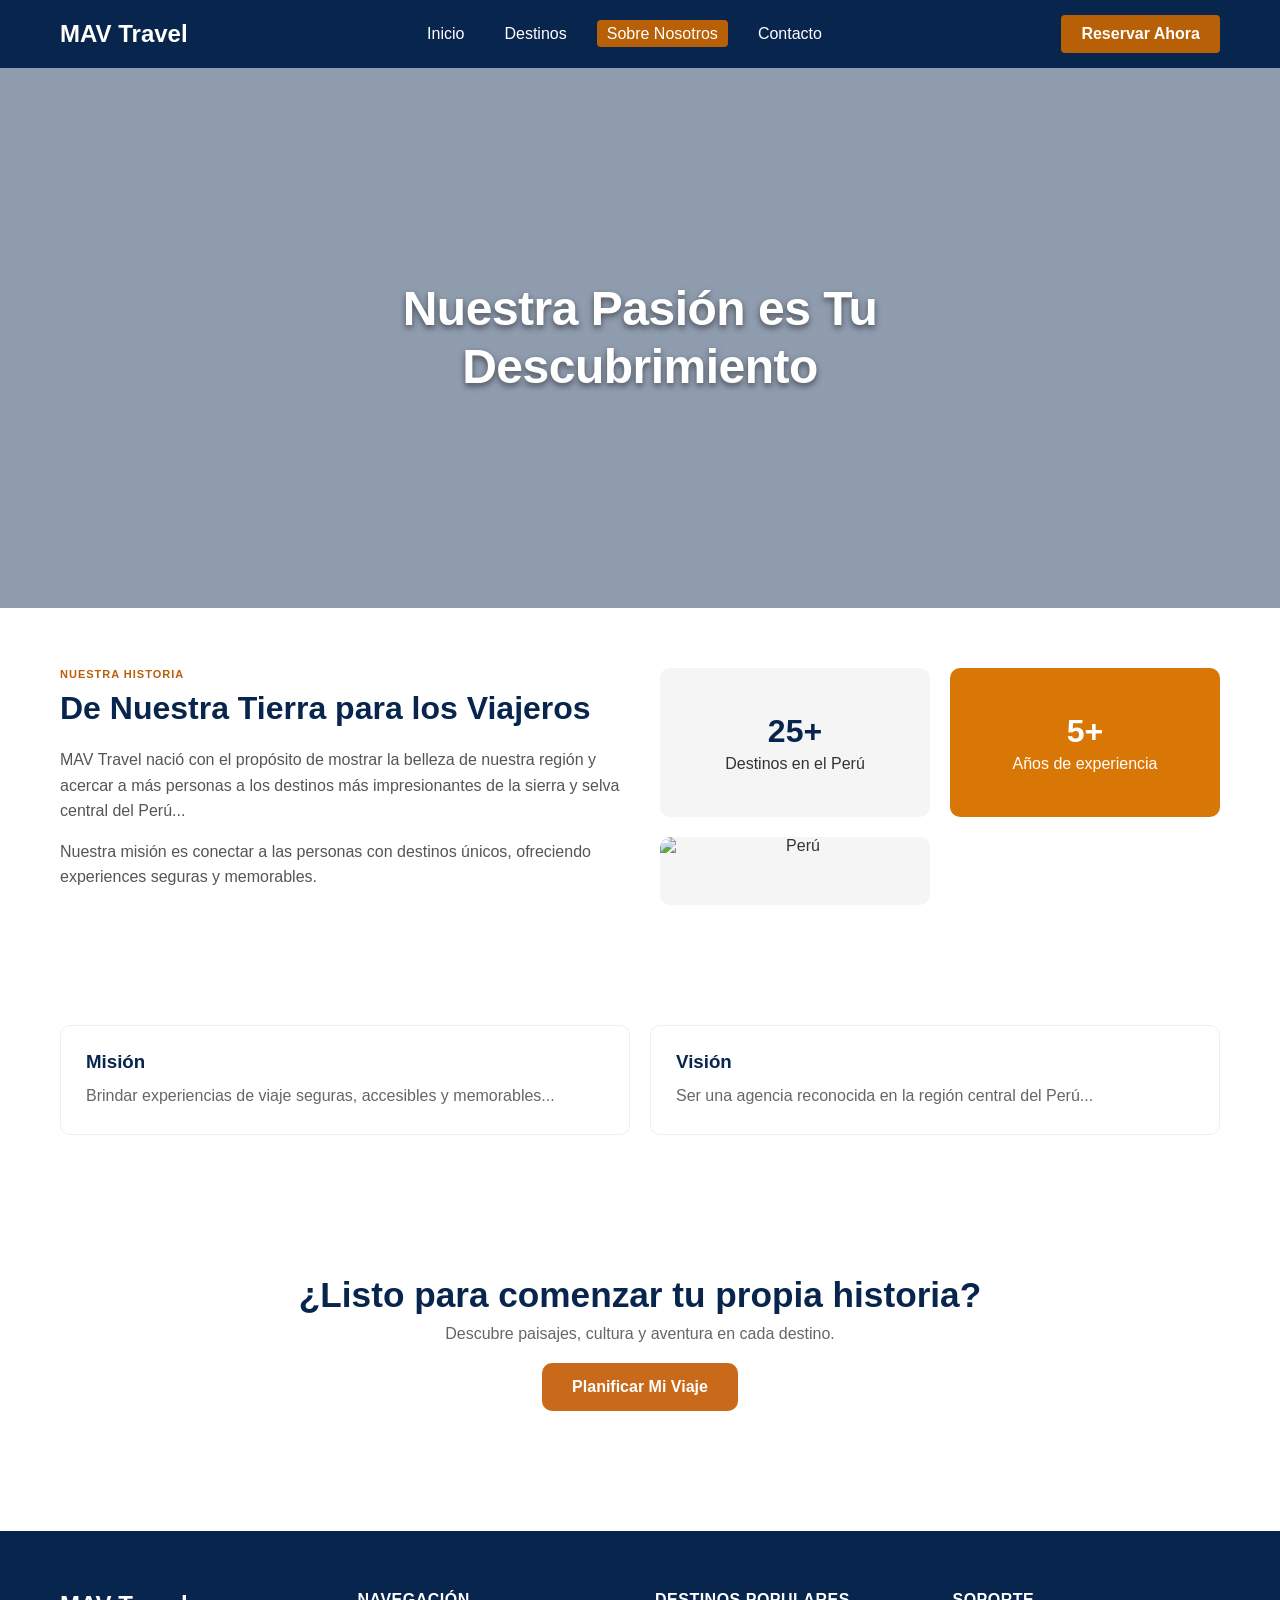
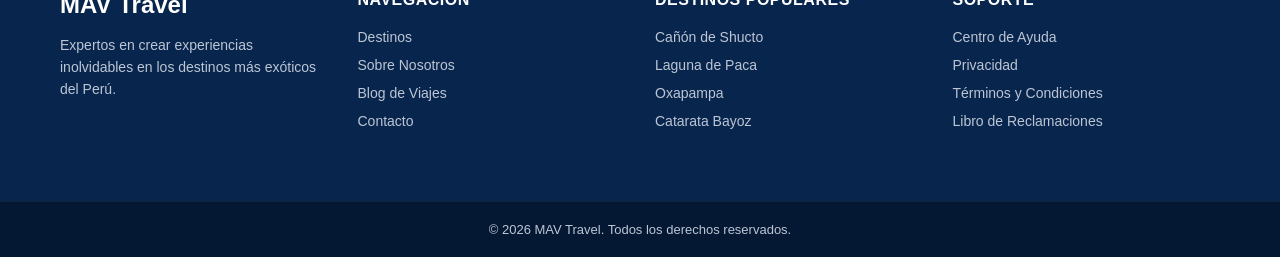
==== sobrenosotros.html @ b7b750d3 "Subí archivos necesarios" ====
<!DOCTYPE html>
<html lang="es">
<head>
    <meta charset="UTF-8">
    <meta name="viewport" content="width=device-width, initial-scale=1.0">
    <meta name="description" content="MAV Travel - Nuestra Pasión es Tu Descubrimiento. Conoce más sobre nuestra historia, misión y visión.">
    <title>Sobre Nosotros | MAV Travel</title>
    <link rel="stylesheet" href="sobrenosotros.css">
</head>
<body>

    <header>
        <nav class="barra-navegacion">
            <div class="logo">MAV Travel</div>
            <ul class="menu">
                <li><a href="index.html">Inicio</a></li>
                <li><a href="destinos.html">Destinos</a></li>
                <li><a href="sobrenosotros.html" class="activo">Sobre Nosotros</a></li>
                <li><a href="contacto.html">Contacto</a></li>
            </ul>
            <button class="btn-reservar" id="btn-reservar-nav" type="button">
                Reservar Ahora
            </button>
        </nav>
    </header>

    <section class="portada portada-sobre-nosotros">
        <h1>Nuestra Pasión es Tu Descubrimiento</h1>
    </section>

    <section class="historia contenedor-historia">
        <div class="historia-texto">
            <span class="subtitulo-historia">NUESTRA HISTORIA</span>
            <h2>De Nuestra Tierra para los Viajeros</h2>
            <p>
                MAV Travel nació con el propósito de mostrar la belleza de nuestra región y acercar a más personas a los destinos más impresionantes de la sierra y selva central del Perú...
            </p>
            <p>
                Nuestra misión es conectar a las personas con destinos únicos, ofreciendo experiences seguras y memorables.
            </p>
        </div>

        <div class="historia-cards">
            <div class="card">
                <h3>25+</h3>
                <p>Destinos en el Perú</p>
            </div>

            <div class="card orange">
                <h3>5+</h3>
                <p>Años de experiencia</p>
            </div>

            <div class="card img-card">
                <img src="/assets/Bandera.jpg" alt="Perú">
            </div>
        </div>
    </section>

    <section class="mision-vision contenedor-mv">
        <div class="box">
            <h3>Misión</h3>
            <p>Brindar experiencias de viaje seguras, accesibles y memorables...</p>
        </div>

        <div class="box">
            <h3>Visión</h3>
            <p>Ser una agencia reconocida en la región central del Perú...</p>
        </div>
    </section>

    <section class="seccion-llamado">
        <div class="contenido-llamado">
            <h2>¿Listo para comenzar tu propia historia?</h2>
            <p>Descubre paisajes, cultura y aventura en cada destino.</p>
            <button type="button" id="btn-planificar-cta">Planificar Mi Viaje</button>
        </div>
    </section>

    <footer class="pie-pagina">
        <div class="pie-contenedor">
            <div class="pie-columna">
                <h2>MAV Travel</h2>
                <p>Expertos en crear experiencias inolvidables en los destinos más exóticos del Perú.</p>
            </div>

            <div class="pie-columna">
                <h3>NAVEGACIÓN</h3>
                <a href="destinos.html">Destinos</a>
                <a href="sobrenosotros.html">Sobre Nosotros</a>
                <a href="#">Blog de Viajes</a>
                <a href="contacto.html">Contacto</a>
            </div>

            <div class="pie-columna">
                <h3>DESTINOS POPULARES</h3>
                <a href="#">Cañón de Shucto</a>
                <a href="#">Laguna de Paca</a>
                <a href="#">Oxapampa</a>
                <a href="#">Catarata Bayoz</a>
            </div>

            <div class="pie-columna">
                <h3>SOPORTE</h3>
                <a href="#">Centro de Ayuda</a>
                <a href="#">Privacidad</a>
                <a href="#">Términos y Condiciones</a>
                <a href="#">Libro de Reclamaciones</a>
            </div>
        </div>

        <div class="pie-abajo">
            © 2026 MAV Travel. Todos los derechos reservados.
        </div>
    </footer>

    <script src="script.js"></script>
</body>
</html>
---- sobrenosotros.css ----
/* ESTILOS GENERALES Y CONFIGURACIÓN BASE*/
* {
    margin: 0;
    padding: 0;
    box-sizing: border-box;
    font-family: Arial, sans-serif;
}

body {
    background: #ffffff;
    color: #333;
}

/* ============================================================
   1. BARRA DE NAVEGACIÓN
============================================================ */
header {
    background-color: rgb(8, 37, 77);
    position: sticky;
    top: 0;
    z-index: 1000;
}

.barra-navegacion {
    max-width: 1200px;
    margin: 0 auto;
    padding: 15px 20px;
    display: flex;
    justify-content: space-between;
    align-items: center;
}

.barra-navegacion .logo {
    color: white;
    font-size: 24px;
    font-weight: bold;
}

.barra-navegacion .menu {
    display: flex;
    list-style: none;
    gap: 20px;
}

.barra-navegacion .menu a {
    color: white;
    text-decoration: none;
    font-size: 16px;
    padding: 5px 10px;
}

.barra-navegacion .menu a:hover,
.barra-navegacion .menu a.activo {
    background-color: rgb(183, 96, 8);
    border-radius: 4px;
}

.btn-reservar {
    background-color: rgb(183, 96, 8);
    color: white;
    border: none;
    padding: 10px 20px;
    font-size: 16px;
    font-weight: bold;
    cursor: pointer;
    border-radius: 4px;
    transition: background-color 0.2s;
}

.btn-reservar:hover {
    background-color: rgb(145, 75, 5);
}

/* 2. PORTADA*/
.portada.portada-sobre-nosotros {
    height: 60vh;
    background: linear-gradient(rgba(8, 37, 77, 0.45), rgba(8, 37, 77, 0.45)),
                url('assets/Ayacucho.jpg') no-repeat center center;
    background-size: cover;
    display: flex;
    justify-content: center;
    align-items: center;
    color: white;
    text-align: center;
    width: 100%;
    padding: 0 20px;
}

.portada h1 {
    font-size: 3rem;
    font-weight: 700;
    letter-spacing: -0.5px;
    text-shadow: 0 3px 6px rgba(0, 0, 0, 0.5);
    max-width: 800px;
    line-height: 1.2;
}

/* 3. SECCIÓN HISTORIA*/
.historia {
    max-width: 1200px;
    margin: 0 auto;
    display: flex;
    justify-content: space-between;
    padding: 60px 20px;
    gap: 40px;
}

.contenedor-historia {
    display: flex;
    justify-content: space-between;
    gap: 40px;
    width: 100%;
}

.historia-texto {
    flex: 1;
}

.historia-texto .subtitulo-historia {
    display: block;
    font-size: 11px;
    font-weight: bold;
    color: rgb(183, 96, 8);
    margin-bottom: 10px;
    letter-spacing: 1px;
}

.historia-texto h2 {
    margin-bottom: 20px;
    font-size: 2rem;
    color: rgb(8, 37, 77);
}

.historia-texto p {
    margin-bottom: 15px;
    line-height: 1.6;
    color: #555;
}

.historia-cards {
    flex: 1;
    display: grid;
    grid-template-columns: 1fr 1fr;
    gap: 20px;
}

.card {
    background: #f5f5f5;
    padding: 20px;
    border-radius: 10px;
    text-align: center;
    display: flex;
    flex-direction: column;
    justify-content: center;
    align-items: center;
}

.card h3 {
    font-size: 2rem;
    margin-bottom: 5px;
    color: rgb(8, 37, 77);
}

.card.dark-blue {
    background: rgb(8, 37, 77);
    color: white;
}

.card.dark-blue h3 {
    color: white;
}

.card.orange {
    background: #d97706;
    color: white;
}

.card.orange h3 {
    color: white;
}

.card.img-card {
    padding: 0;
    overflow: hidden;
}

.card.img-card img {
    width: 100%;
    height: 100%;
    object-fit: cover;
    border-radius: 10px;
}

/* 4. SECCIÓN MISIÓN Y VISIÓN*/
.mision-vision {
    max-width: 1200px;
    margin: 0 auto;
    display: flex;
    gap: 20px;
    padding: 60px 20px;
}

.contenedor-mv {
    display: flex;
    gap: 20px;
    width: 100%;
}

.box {
    flex: 1;
    background: #fff;
    border: 1px solid #eee;
    padding: 25px;
    border-radius: 10px;
}

/* Se reemplazó el contenedor del icono por una pequeña línea decorativa elegante */
.box-decoracion {
    width: 40px;
    height: 40px;
    margin-bottom: 15px;
    background-color: rgba(217, 119, 6, 0.1);
    border-left: 4px solid #d97706;
    border-radius: 2px;
}

.box h3 {
    margin-bottom: 10px;
    color: rgb(8, 37, 77);
}

.box p {
    line-height: 1.6;
    color: #666;
}

/* 5. SECCIÓN LLAMADO (CTA)*/
.seccion-llamado {
    text-align: center;
    padding: 80px 20px;
}

.contenido-llamado {
    max-width: 800px;
    margin: 0 auto;
}

.seccion-llamado h2 {
    font-size: 2.2rem;
    color: rgb(8, 37, 77);
    margin-bottom: 10px;
}

.seccion-llamado p {
    color: #666;
}

.seccion-llamado button {
    margin-top: 20px;
    padding: 15px 30px;
    background: #c96a1a;
    color: white;
    border: none;
    border-radius: 10px;
    font-size: 16px;
    font-weight: bold;
    cursor: pointer;
    transition: background 0.2s;
}

.seccion-llamado button:hover {
    background: rgb(145, 75, 5);
}

/* 6. PIE DE PÁGINA*/
.pie-pagina {
    background-color: #08254d;
    color: white;
    margin-top: 40px;
}

.pie-contenedor {
    display: grid;
    grid-template-columns: repeat(4, 1fr);
    gap: 30px;
    padding: 60px 20px;
    max-width: 1200px;
    margin: 0 auto;
}

.pie-columna {
    display: flex;
    flex-direction: column;
}

.pie-columna h2 {
    font-size: 24px;
    font-weight: 700;
    margin-bottom: 15px;
}

.pie-columna h3 {
    font-size: 16px;
    font-weight: 700;
    margin-bottom: 20px;
    letter-spacing: 0.5px;
}

.pie-columna p {
    font-size: 14px;
    color: #bcc6d4;
    line-height: 1.6;
    margin-bottom: 15px;
}

.pie-columna a {
    color: #bcc6d4;
    text-decoration: none;
    margin-bottom: 12px;
    font-size: 14px;
    transition: color 0.2s;
}

.pie-columna a:hover {
    color: #fff;
}

/* Estilos limpios para los nuevos enlaces de redes sin iconos */
.pie-enlaces-redes {
    display: flex;
    gap: 15px;
    margin-top: 10px;
}

.pie-enlaces-redes .enlace-red {
    font-size: 13px;
    color: #bcc6d4;
    text-decoration: none;
    border-bottom: 1px dashed rgba(188, 198, 212, 0.4);
    padding-bottom: 2px;
    margin-bottom: 0;
}

.pie-enlaces-redes .enlace-red:hover {
    color: #c56b13;
    border-bottom-color: #c56b13;
}

.pie-abajo {
    background-color: #051833;
    color: #bcc6d4;
    text-align: center;
    padding: 20px;
    font-size: 13px;
    border-top: 1px solid rgba(255,255,255,0.05);
}

/* 7. ADAPTABILIDAD (Responsive)*/
@media (max-width: 768px) {
    .contenedor-historia, .contenedor-mv, .barra-navegacion {
        flex-direction: column;
        align-items: center;
        text-align: center;
    }
    .barra-navegacion .menu {
        flex-direction: column;
        gap: 10px;
        margin: 15px 0;
    }
    .portada h1 {
        font-size: 2.2rem;
    }
    .historia-cards {
        grid-template-columns: 1fr;
        width: 100%;
    }
    .pie-contenedor {
        grid-template-columns: repeat(2, 1fr);
    }
    .pie-enlaces-redes {
        justify-content: center;
    }
}

@media (max-width: 480px) {
    .pie-contenedor {
        grid-template-columns: 1fr;
    }
}
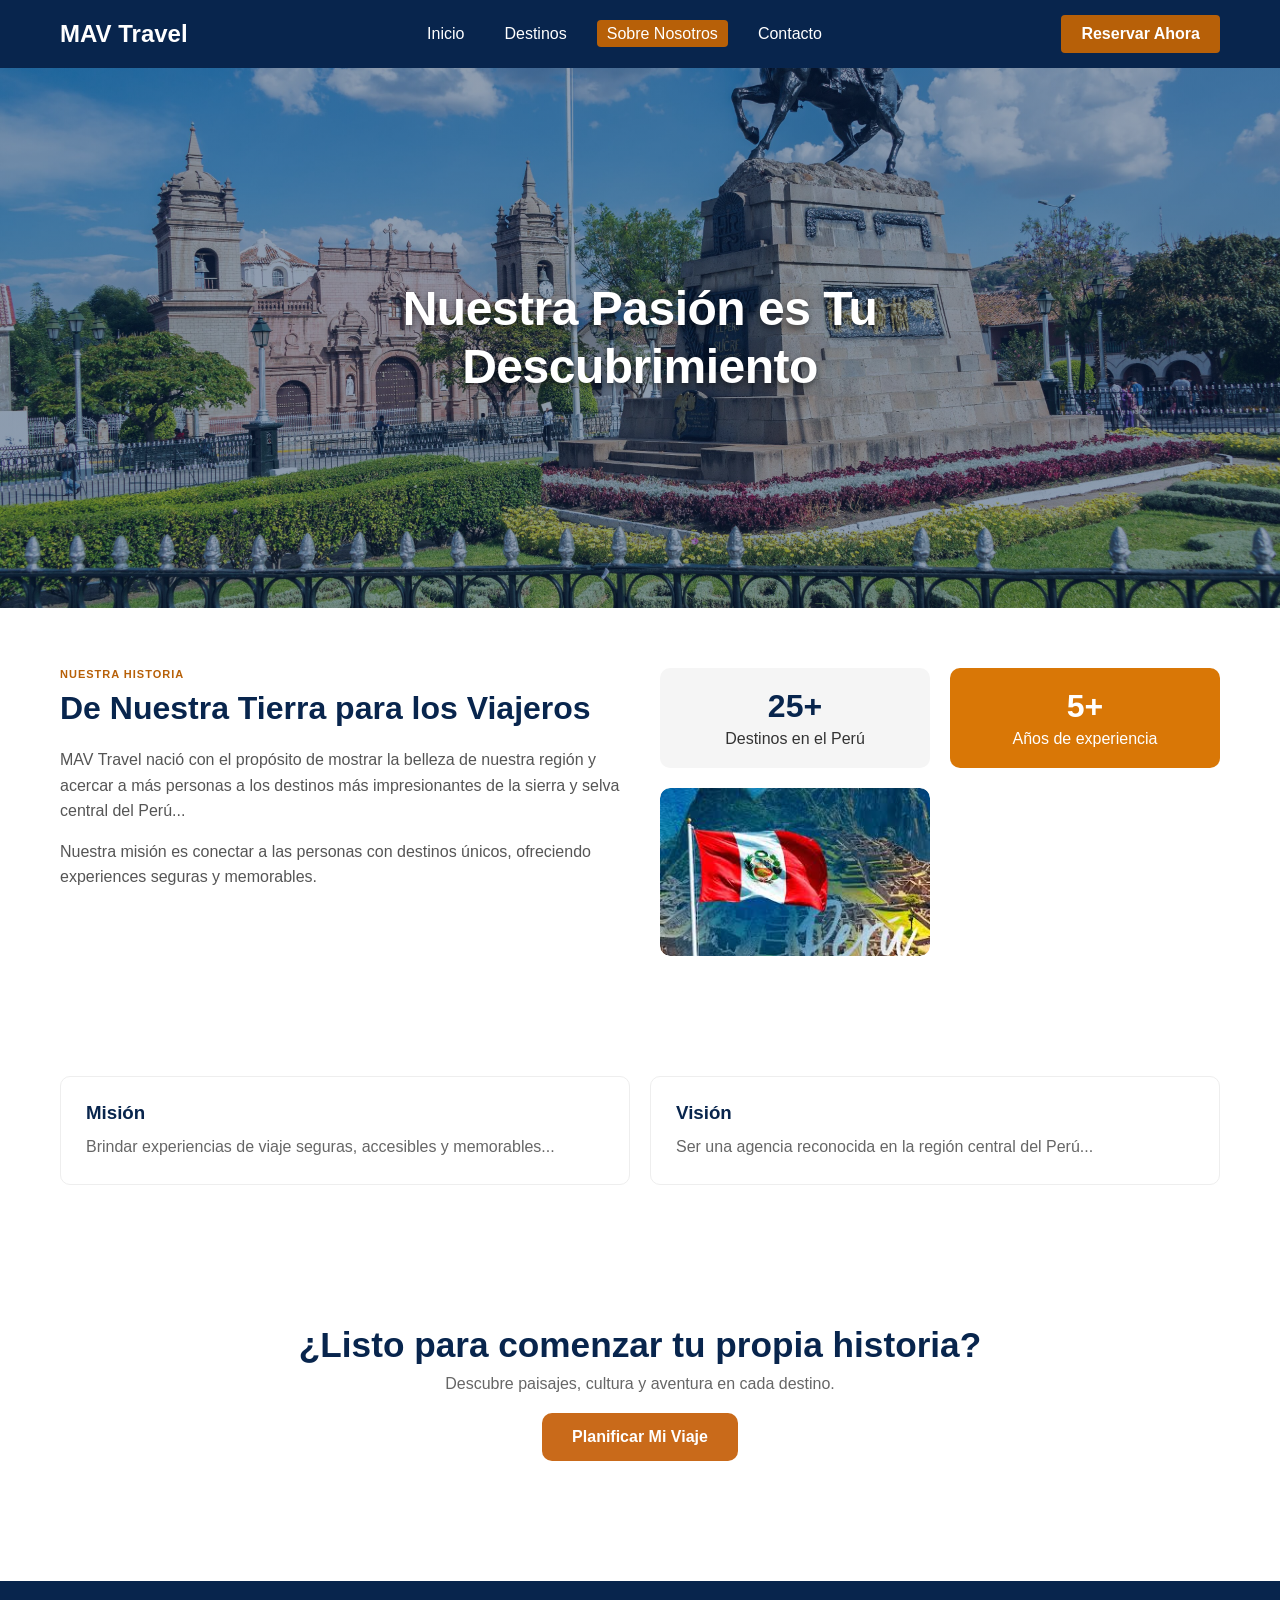
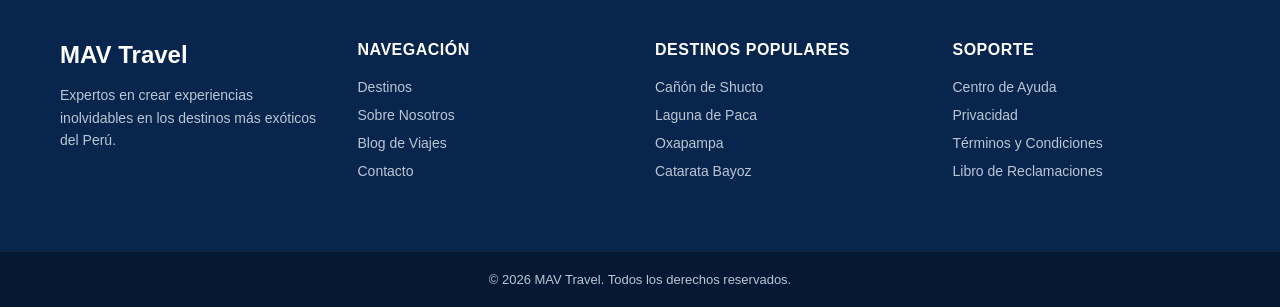
==== commit c9339e7e: "Modifiqué sobre nosotros" ====
--- a/sobrenosotros.html
+++ b/sobrenosotros.html
@@ -116,4 +116,4 @@
 
     <script src="script.js"></script>
 </body>
-</html>+</html>
